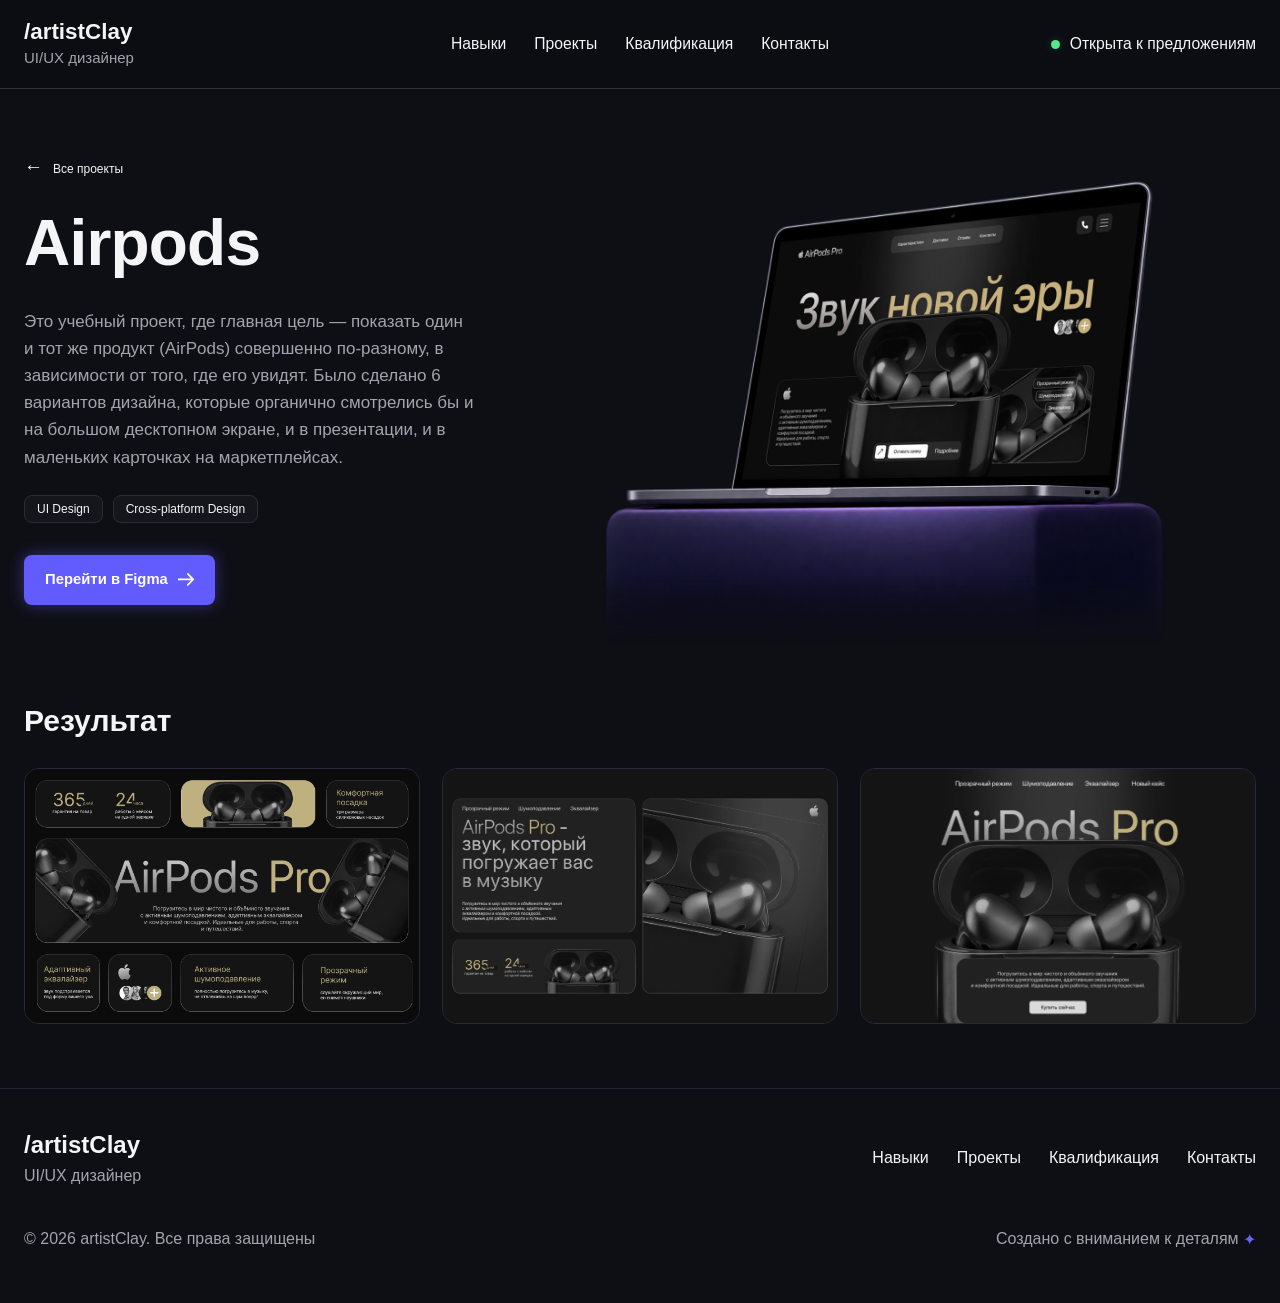
==== projects/airpods.html @ 1e8b1982 "add projects and project html" ====
<!DOCTYPE html>
<html lang="en">

<head>
  <meta charset="UTF-8">
  <meta name="viewport" content="width=device-width, initial-scale=1.0">
  <title>Airpods</title>
</head>

<body>

  <!DOCTYPE html>
  <html lang="ru">

  <head>
    <meta charset="UTF-8">
    <meta name="viewport" content="width=device-width, initial-scale=1.0">

    <title>Airpods — проект artistClay</title>
    <meta name="description" content="Кейс Airpods — дизайн лендинга для спортивных напитков.">

    <link rel="stylesheet" href="../css/reset.css">
    <link rel="stylesheet" href="../css/main.css">
    <link rel="stylesheet" href="../css/header.css">
    <link rel="stylesheet" href="../css/project.css">
    <link rel="stylesheet" href="../css/foter.css">

    <script src="../index.js" defer></script>
  </head>

  <body>

    <!-- header -->
    <header class="header">
        <div class="header-inner">

            <!-- Логотип -->
            <a class="logo" href="#top">
                <span class="logo-name">/artistClay</span>
                <span class="logo-description">UI/UX дизайнер</span>
            </a>

            <!-- Desktop навигация -->
            <nav class="desktop-nav" aria-label="Основная навигация">
                <a href="../index.html#skills">Навыки</a>
                <a href="../index.html#projects">Проекты</a>
                <a href="../index.html#qualification">Квалификация</a>
                <a href="../index.html#contacts">Контакты</a>
            </nav>

            <!-- Desktop статус -->
            <div class="desktop-status">
                <span class="status-dot"></span>
                <span>Открыта к предложениям</span>
            </div>

            <!-- Mobile бургер -->
            <button class="menu-toggle" type="button" aria-controls="mobile-menu" aria-expanded="false"
                aria-label="Открыть меню">
                <span></span>
                <span></span>
                <span></span>
            </button>

        </div>
        <nav class="mobile-menu" id="mobile-menu">
            <div class="mobile-menu-content">

                <ul class="menu-links">
                    <li><a href="#skills">Навыки</a></li>
                    <li><a href="#projects">Проекты</a></li>
                    <li><a href="#qualification">Квалификация</a></li>
                    <li><a href="#contacts">Контакты</a></li>
                </ul>

                <div class="menu-footer">
                    <span class="status-dot"></span>
                    <span>Открыта к предложениям</span>
                </div>

            </div>
        </nav>
    </header>

    <main class="case-page">

      <!-- PROJECT HERO -->
      <section class="case-hero">
        <div class="case-container case-hero__grid">

          <div class="case-hero__content">

            <a href="../index.html#projects" class="case-back">
              <span aria-hidden="true">←</span>
              Все проекты
              <!-- <img class="hero__button-icon" src="../assets/img/arrow-icon.svg" alt="" width="16"
                                height="16"> -->
            </a>

            <h1 class="case-hero__title">Airpods</h1>

            <!-- <p class="case-hero__subtitle">
              Landing page для автошколы
            </p> -->

            <p class="case-hero__description">
              Это учебный проект, где главная цель — показать один и тот же продукт (AirPods) совершенно по-разному, в зависимости от того, где его увидят. Было сделано 6 вариантов дизайна, которые органично смотрелись бы и на большом десктопном экране, и в презентации, и в маленьких карточках на маркетплейсах.
            </p>

            <div class="case-tags">
              <span>UI Design</span>
              <span>Cross-platform Design</span>
            </div>

            <a class="hero__button hero__button--primary" target="_blank" href="https://www.figma.com/design/tsJq2ydrVprFewW8Tl6FDw/AirPods?node-id=3-2&t=b3Z053vpH9qLtoYR-1">
                            Перейти в Figma
                            <img class="hero__button-icon" src="../assets/img/arrow-icon.svg" alt="" width="16"
                                height="16">

            </a>

            <!-- <ul class="case-facts">
              <li>
                <span class="case-facts__icon" aria-hidden="true">▣</span>
                <span><strong>Срок:</strong> 3 дня</span>
              </li>

              <li>
                <span class="case-facts__icon" aria-hidden="true">◎</span>
                <span><strong>Цель:</strong> увеличение записей</span>
              </li>

              <li>
                <span class="case-facts__icon" aria-hidden="true">♧</span>
                <span><strong>Аудитория:</strong> будущие водители</span>
              </li>
            </ul> -->
          </div>

          <!-- Готовый мокап с прозрачностью -->
          <div class="case-hero__visual">
            <img src="../assets/img/projects/airpods-preview-laptop.png" alt="Дизайн Airpods на ноутбуке" width="900" height="700"
              fetchpriority="high">
          </div>
        </div>
      </section>

      <!-- RESULTS -->
      <section class="case-results">
        <div class="case-container">

          <h2 class="case-results__title">Результат</h2>

          <div class="case-results__grid">

            <figure class="case-results__item">
              <img src="../assets/img/projects/airpods-1.png" alt="" loading="lazy"
                width="800" height="540">
            </figure>

            <figure class="case-results__item">
              <img src="../assets/img/projects/airpods-2.png" alt="" loading="lazy" width="800"
                height="540">
            </figure>

            <figure class="case-results__item">
              <img src="../assets/img/projects/airpods-3.png" alt=""
                loading="lazy" width="800" height="540">
            </figure>

          </div>
        </div>
      </section>

      <!-- SUMMARY -->
      <!-- <section class="case-summary">
        <div class="case-container">

          <div class="case-summary__card">
            <div class="case-summary__heading">
              <span class="case-summary__icon" aria-hidden="true">✦</span>
              <h2>Итог</h2>
            </div>

            <p>
              Чистый, структурный и доверительный дизайн,
              который решает задачи бизнеса.
            </p>
          </div>

        </div>
      </section> -->

      <!-- BACK LINK -->
      <!-- <div class="case-container case-end">
      <a href="../index.html#projects">← Вернуться к проектам</a>
    </div> -->

    </main>
        <footer class="footer">
        <div class="footer__container">

            <div class="footer__top">

                <!-- Логотип -->
                <a href="#top" class="footer__logo">
                    <span class="footer__logo-name">/artistClay</span>
                    <span class="footer__logo-description">UI/UX дизайнер</span>
                </a>

                <!-- Навигация -->
                <nav class="footer__nav" aria-label="Навигация в футере">
                    <a href="#skills">Навыки</a>
                    <a href="#projects">Проекты</a>
                    <a href="#qualification">Квалификация</a>
                    <a href="#contacts">Контакты</a>
                </nav>

            </div>

            <div class="footer__bottom">
                <p class="footer__copyright">
                    © 2026 artistClay. Все права защищены
                </p>

                <p class="footer__credit">
                    Создано с вниманием к деталям
                    <span aria-hidden="true">✦</span>
                </p>
            </div>

        </div>
    </footer>

  </body>

  </html>

</body>

</html>
---- css/main.css ----
:root {
  --bg: #0E0F15;
  --menu-bg: #131522;
  --text: #f5f5f7;
  --text-secondary: #a3a4ad;
  --border: #30313e;
  --green: #55e58b;
  --container-width: 1440px;
  --page-padding: 16px;
}


* {
  box-sizing: border-box;
}

html {
  scroll-behavior: smooth;
}

body {
  margin: 0;
  background: var(--bg);
  color: var(--text);
  font-family: 'Roboto', sans-serif;
}

/* Единые внешние отступы сайта: меняются в одном месте. */
@media (min-width: 600px) {
  :root {
    --page-padding: 32px;
  }
}

@media (min-width: 960px) {
  :root {
    --page-padding: 24px;
  }
}
---- css/header.css ----
/* Mobile-first header. The open panel overlays the page without moving content. */
.header {
  position: relative;
  z-index: 100;
  margin: 8px;
  min-height: 54px;
  background: #0c0d13;
  border-bottom: 1px solid var(--border);
}

.header-inner {
  position: relative;
  z-index: 2;
  display: flex;
  flex-direction: row;
  justify-content: space-between;
  align-items: center;
  min-height: 54px;
  width: 100%;
  padding: 8px calc(var(--page-padding) - 8px);
}

.logo {
  display: flex;
  flex-direction: column;
  gap: 5px;
  color: var(--text);
  text-decoration: none;
}

.logo-name {
  /* font-size: 16px; */
  font-size: clamp(0.8125rem, 0.6161rem + 0.9821vw, 1.5rem);
  font-weight: 700;
  line-height: 1;
}

.logo-description {
  /* font-size: 11px; */
  font-size: clamp(0.5625rem, 0.4375rem + 0.625vw, 1rem);
  line-height: 1.2;
  color: var(--text-secondary);
}

.menu-toggle {
  width: 32px;
  height: 32px;
  padding: 0;
  border: none;
  background: transparent;
  cursor: pointer;

  display: flex;
  flex-direction: column;
  align-items: center;
  justify-content: center;
  gap: 6px;
}

.menu-toggle span {
  display: block;
  flex-shrink: 0;
  width: 28px;
  height: 2px;
  background: var(--text-secondary);
  border-radius: 2px;

  transition:
    transform 0.3s ease,
    opacity 0.2s ease,
    background-color 0.3s ease;
}

.menu-toggle:focus-visible,
.menu-links a:focus-visible,
.logo:focus-visible {
  outline: 2px solid var(--green);
  outline-offset: 4px;
}

/* Panel starts behind the header row, so it looks like one rounded card. */
.mobile-menu {
  position: absolute;
  z-index: 1;
  top: -1px;
  left: -1px;
  width: calc(100% + 2px);
  padding: 82px 20px 20px;
  background: linear-gradient(135deg, #161827, #10111b);
  border: 1px solid var(--border);
  border-radius: 24px;
  box-shadow: 0 14px 36px rgba(0, 0, 0, .35);
}

.mobile-menu[hidden] {
  display: none;
}

.header.is-open {
  background: transparent;
  border-color: transparent;
}

.header.is-open .menu-toggle span {
  background: var(--text);
}

.header.is-open .menu-toggle span:first-child {
  transform: translateY(8.5px) rotate(45deg);
}

.header.is-open .menu-toggle span:nth-child(2) {
  opacity: 0;
}

.header.is-open .menu-toggle span:last-child {
  transform: translateY(-8.5px) rotate(-45deg);
}

.menu-links {
  display: flex;
  flex-direction: column;
  gap: 30px;
  margin: 0 0 30px;
  padding: 0;
  list-style: none;
}

.menu-links a {
  color: var(--text);
  text-decoration: none;
  font-size: 15px;
  font-weight: 500;
  line-height: 1.3;
  transition: color .2s ease;
}

.menu-links a:hover {
  /* color: var(--text-secondary); */
  color: #6060FD;
}

.menu-footer {
  border-top: 1px solid var(--border);
  padding-top: 22px;
  display: flex;
  align-items: center;
  gap: 12px;
  font-size: 13px;
  color: var(--text);
}

.status-dot {
  display: inline-block;
  flex-shrink: 0;
  width: 11px;
  height: 11px;
  background: var(--green);
  border-radius: 50%;
  box-shadow: 0 0 10px rgba(85, 229, 139, .2);
}

/* Плавное раскрытие меню */

.mobile-menu {
  display: grid;
  grid-template-rows: 0fr;
  padding-top: 0;
  padding-bottom: 0;
  opacity: 0;
  visibility: hidden;

  transition:
    grid-template-rows 0.3s ease,
    opacity 0.25s ease,
    padding 0.3s ease,
    visibility 0.3s;
}

/* Открытое меню */

.header.is-open .mobile-menu {
  grid-template-rows: 1fr;
  padding-top: 22px;
  padding-bottom: 20px;
  opacity: 1;
  visibility: visible;
}

/* Содержимое меню */

.mobile-menu-content {
  min-height: 0;
  overflow: hidden;
}

/* Шапка всегда занимает собственную высоту */
.header-inner {
  position: relative;
  min-height: 54px;
  flex-shrink: 0;
}

/* Закрытое меню */
.mobile-menu {
  display: grid;
  grid-template-rows: 0fr;
  padding: 0 20px;

  opacity: 0;
  visibility: hidden;

  transition:
    grid-template-rows 0.3s ease,
    padding 0.3s ease,
    opacity 0.25s ease,
    visibility 0.3s;
}

/* Открытое меню */
.header.is-open .mobile-menu {
  grid-template-rows: 1fr;
  padding: 82px 20px 20px;

  opacity: 1;
  visibility: visible;
}

/* Содержимое */
.mobile-menu-content {
  min-height: 0;
  overflow: hidden;
}

.header.is-open .menu-toggle span:first-child {
  transform: translateY(8px) rotate(45deg);
}

.header.is-open .menu-toggle span:nth-child(2) {
  opacity: 0;
}

.header.is-open .menu-toggle span:last-child {
  transform: translateY(-8px) rotate(-45deg);
}

/* Учитываем настройки доступности */

@media (prefers-reduced-motion: reduce) {
  .mobile-menu {
    transition: none;
  }
}

@media (prefers-reduced-motion: reduce) {

  .menu-toggle span,
  .menu-links a {
    transition: none;
  }
}

/* ==================================
   DESKTOP HEADER
================================== */

/* Скрываем desktop элементы на mobile */

.desktop-nav,
.desktop-status {
  display: none;
}

/* Desktop */

@media (min-width: 900px) {

  .header {
    margin: 0;
    min-height: 64px;
    background: #0c0d13;
    border: none;
    border-bottom: 1px solid var(--border);
    border-radius: 0;
  }

  .header-inner {
    display: grid;
    grid-template-columns: 1fr auto 1fr;
    align-items: center;

    width: 100%;
    max-width: calc(var(--container-width) + 2 * var(--page-padding));
    min-height: 64px;

    margin-inline: auto;
    padding-inline: var(--page-padding);
    gap: 24px;
  }

  /* Логотип */

  .logo {
    justify-self: start;
  }

  /* 
  .logo-name {
    font-size: 16px;
  } */
/* 
  .logo-description {
    font-size: 11px;
  } */

  /* Навигация */

  .desktop-nav {
    display: flex;
    align-items: center;
    justify-content: center;
    gap: 28px;
  }

  .desktop-nav a {
    color: var(--text);
    text-decoration: none;
    /* font-size: 13px; */
    font-size: clamp(0.875rem, 0.8393rem + 0.1786vw, 1rem);
    font-weight: 400;
    white-space: nowrap;

    transition: color 0.2s ease;
  }

  .desktop-nav a:hover {
    /* color: var(--text-secondary); */
      color: #6060FD;
  }

  /* Статус */

  .desktop-status {
    display: flex;
    align-items: center;
    justify-self: end;
    gap: 10px;

    /* font-size: 12px; */
    font-size: clamp(0.875rem, 0.8393rem + 0.1786vw, 1rem);
    color: var(--text);
    white-space: nowrap;
  }

  .desktop-status .status-dot {
    width: 9px;
    height: 9px;
  }

  /* Убираем мобильные элементы */

  .menu-toggle {
    display: none;
  }

  .header {
    padding: 12px 0;
  }

  .header .mobile-menu {
    display: none;
  }

  /* Сохраняем desktop вид, даже
     если меню было открыто на mobile */

  .header.is-open {
    background: #0c0d13;
    border-radius: 0;
    border-bottom: 1px solid var(--border);
  }
}
---- css/project.css ----
/* ======================================
   PROJECT PAGE — MOBILE FIRST
====================================== */

.case-page {
  overflow: clip;
  color: var(--text);
  background: var(--bg);
}

.case-container {
  width: 100%;
  max-width: 1440px;
  margin-inline: auto;
}

/* ======================================
   HERO — MOBILE
====================================== */

.case-hero {
  position: relative;
  padding: 36px var(--page-padding) 0;

  background:
    /* radial-gradient(
      ellipse at 75% 65%,
      rgba(95, 73, 220, 0.18),
      transparent 62%
    ), */
    var(--bg);
}

.case-hero__grid {
  display: grid;
  grid-template-columns: minmax(0, 1fr);
  gap: 28px;
}

.case-hero__content {
  min-width: 0;
  position: relative;
  z-index: 1;
}

/* BACK LINK */

.case-back {
  display: inline-flex;
  align-items: center;
  gap: 10px;

  margin-bottom: 24px;

  color: var(--text);
  font-size: 12px;
  text-decoration: none;

  transition: color 0.2s ease;
}

.case-back span {
  /* font-size: 19px;
   */
    display: inline-flex;
  align-items: center;
  justify-content: center;

  font-size: 19px;
  line-height: 1;
  flex-shrink: 0;
  transform: translateY(-2px);
}

.case-back:hover {
  color: #8b86ff;
}

/* TYPOGRAPHY */

.case-hero__title {
  margin: 0;
  font-size: clamp(32px, 9vw, 46px);
  font-weight: 700;
  line-height: 1.12;
  letter-spacing: -0.8px;
}

.case-hero__subtitle {
  margin: 10px 0 0;
  color: var(--text-secondary);
  font-size: 16px;
  line-height: 1.4;
}

.case-hero__description {
  max-width: 450px;
  margin: 22px 0 0;

  color: var(--text-secondary);
  font-size: 15px;
  line-height: 1.6;
}

/* TAGS */

.case-tags {
  display: flex;
  flex-wrap: wrap;
  gap: 10px;
  margin-top: 20px;
}

.case-tags span {
  padding: 7px 12px;

  /* border: 1px solid #403b79; */
  border: 1px solid #2a2c38;
  border-radius:8px;
  background: #15161c;

  color: var(--text);
  font-size: 12px;
}

/* PROJECT FACTS */

.case-facts {
  display: grid;
  gap: 14px;
  margin: 26px 0 0;
  padding: 0;
  list-style: none;
}

.case-facts li {
  display: flex;
  align-items: center;
  gap: 12px;
  min-width: 0;

  color: #cdccd7;
  font-size: 14px;
  line-height: 1.4;
}

.case-facts strong {
  color: var(--text);
  font-weight: 600;
}

.case-facts__icon {
  display: inline-grid;
  place-items: center;

  flex: 0 0 24px;
  width: 24px;
  height: 24px;

  color: #8d78ff;
  font-size: 21px;
}

/* HERO IMAGE */

.case-hero__visual {
  display: flex;
  align-items: end;
  justify-content: center;

  min-width: 0;
  width: 100%;

  position: relative;
  isolation: isolate;
}


.hero__button {
  display: inline-flex;
  align-items: center;
  justify-content: center;
  gap: 10px;

  min-height: 38px;
  padding: 8px 14px;

  border: 1px solid transparent;
  border-radius: 8px;

  color: #fff;
  text-decoration: none;
  font-size: 11px;
  font-weight: 600;
  white-space: nowrap;
  margin-top: 16px;

  transition:
    background-color 0.2s ease,
    box-shadow 0.2s ease,
    transform 0.2s ease;
}

.hero__button-icon {
  display: block;
  width: 16px;
  height: 16px;
  flex-shrink: 0;
  object-fit: contain;
}

.hero__button span {
  font-size: 17px;
  line-height: 1;
}

.hero__button--primary {
  background: #625cff;
  box-shadow: 0 0 15px rgba(98, 92, 255, 0.45);
}

.hero__button--primary:hover {
  background: #7772ff;
  transform: translateY(-2px);
}

/* Фиолетовое свечение за мокапом */

/* .case-hero__visual::before {
  content: "";
  position: absolute;
  z-index: -1;

  width: 85%;
  aspect-ratio: 1;
  left: 10%;
  top: 15%;

  border-radius: 50%;
  background: rgba(99, 69, 235, 0.32);
  filter: blur(75px);
  pointer-events: none;
} */

.case-hero__visual img {
  display: block;

  width: 100%;
  max-width: 520px;
  height: auto;

  /* Не обрезаем готовый мокап */
  object-fit: contain;
}

/* ======================================
   RESULTS
====================================== */

.case-results {
  position: relative;
  padding: 32px var(--page-padding) 0;
  background: var(--bg);
  margin-bottom: 32px;
}

.case-results__title {
  margin: 0 0 20px;

  color: var(--text);
  font-size: 23px;
  font-weight: 600;
  line-height: 1.3;
}

.case-results__grid {
  display: grid;
  grid-template-columns: minmax(0, 1fr);
  gap: 16px;
}

.case-results__item {
  min-width: 0;
  margin: 0;
  overflow: hidden;

  border: 1px solid #292a38;
  border-radius: 15px;
  background: #171823;
}

.case-results__item img {
  display: block;

  width: 100%;
  height: auto;
  aspect-ratio: 1.55 / 1;

  object-fit: cover;
  object-position: center;
}

/* ======================================
   SUMMARY
====================================== */

.case-summary {
  padding: 30px var(--page-padding) 24px;
  background: var(--bg);
}

.case-summary__card {
  position: relative;
  isolation: isolate;
  overflow: hidden;

  display: grid;
  gap: 14px;

  padding: 24px 22px;

  border: 1px solid #57429a;
  border-radius: 18px;

  background:
    radial-gradient(
      ellipse at 100% 100%,
      rgba(113, 72, 240, 0.3),
      transparent 55%
    ),
    linear-gradient(115deg, #171429, #191725);
}

.case-summary__card::after {
  content: "";
  position: absolute;
  z-index: -1;

  width: 150px;
  height: 190px;
  right: -85px;
  bottom: -105px;

  border-radius: 35px;
  transform: rotate(35deg);

  background: linear-gradient(
    135deg,
    rgba(150, 100, 255, 0.9),
    rgba(78, 43, 196, 0.2)
  );

  filter: blur(6px);
}

.case-summary__heading {
  display: flex;
  align-items: center;
  gap: 18px;
}

.case-summary__icon {
  color: #9068ff;
  font-size: 31px;
  line-height: 1;
  text-shadow: 0 0 18px rgba(137, 93, 255, 0.6);
}

.case-summary__heading h2 {
  margin: 0;
  color: var(--text);
  font-size: 22px;
  font-weight: 600;
}

.case-summary__card p {
  max-width: 520px;
  margin: 0;

  color: #e5e1f0;
  font-size: 14px;
  line-height: 1.6;
}

/* RETURN TO PROJECTS */

.case-end {
  padding: 0 var(--page-padding) 50px;
}

.case-end a {
  display: inline-block;
  color: var(--text-secondary);
  font-size: 12px;
  text-decoration: none;
}

.case-end a:hover {
  color: #8b86ff;
}

/* ======================================
   TABLET
====================================== */

@media (min-width: 600px) {
  .case-hero {
    padding: 56px var(--page-padding) 0;
  }

  .case-hero__title {
    font-size: 48px;
  }

  .case-hero__description {
    font-size: 16px;
  }

  .case-hero__visual img {
    max-width: 650px;
  }

  .case-results {
    padding: 48px var(--page-padding) 0;
    margin-bottom: 64px;
  }

  .case-results__grid {
    grid-template-columns: repeat(2, minmax(0, 1fr));
  }

  .case-results__item:last-child {
    grid-column: 1 / -1;
  }

  .case-results__title {
    font-size: 28px;
  }

  .case-summary {
    padding: 42px var(--page-padding) 24px;
  }

  .case-summary__card {
    padding: 32px;
  }

  .case-end {
    padding: 0 var(--page-padding) 64px;
  }

  .hero__button {
    min-height: 42px;
    /* padding: 0 18px; */
    /* font-size: 12px; */
    padding: 16px 20px;
    font-size: clamp(0.5rem, 0.3571rem + 0.7143vw, 1rem);
     margin-top: 32px;
  }
}

/* ======================================
   DESKTOP
====================================== */

@media (min-width: 1024px) {
  .case-hero {
    padding: 70px var(--page-padding) 0;
  }

  .case-hero__grid {
    grid-template-columns:
      minmax(0, 0.85fr)
      minmax(0, 1.25fr);

    align-items: center;
    gap: clamp(24px, 4vw, 80px);
  }

  .case-hero__content {
    padding-bottom: 40px;
  }

  .case-back {
    margin-bottom: 30px;
  }

  .case-hero__title {
    font-size: clamp(48px, 5vw, 72px);
  }

  .case-hero__subtitle {
    font-size: 20px;
  }

  .case-hero__description {
    margin-top: 28px;
    font-size: 17px;
  }

  .case-tags {
    margin-top: 24px;
  }

  .case-facts {
    gap: 16px;
    margin-top: 28px;
  }

  .case-facts li {
    font-size: 15px;
  }

  .case-hero__visual {
    align-self: end;
  }

  .case-hero__visual img {
    max-width: 100%;
  }

  /* RESULTS */

  .case-results {
    padding: 56px var(--page-padding) 0;
  }

  .case-results__title {
    margin-bottom: 28px;
    font-size: 30px;
  }

  .case-results__grid {
    grid-template-columns: repeat(3, minmax(0, 1fr));
    gap: 22px;
  }

  .case-results__item:last-child {
    grid-column: auto;
  }

  .case-results__item img {
    aspect-ratio: 1.55 / 1;
  }

  /* SUMMARY */

  .case-summary {
    padding: 50px var(--page-padding) 30px;
  }

  .case-summary__card {
    grid-template-columns: 1fr 2.5fr;
    align-items: center;

    min-height: 130px;
    padding: 30px 40px;
    gap: 36px;
  }

  .case-summary__heading h2 {
    font-size: 25px;
  }

  .case-summary__card p {
    font-size: 16px;
  }

  .case-end {
    padding: 0 var(--page-padding) 80px;
  }
}

/* ======================================
   ACCESSIBILITY
====================================== */

.case-back:focus-visible,
.case-end a:focus-visible {
  outline: 2px solid #8b86ff;
  outline-offset: 4px;
}

@media (prefers-reduced-motion: reduce) {
  .case-back {
    transition: none;
  }
}
---- css/foter.css ----
/* ==================================
   FOOTER — MOBILE FIRST
================================== */

.footer {
  position: relative;
  padding: 0 var(--page-padding) 36px;

  background:
    var(--bg);
    
  /* Линия сверху футера */
  border-top: 1px solid #22232e;
  padding-top: 28px;
}

.footer__container {
  width: 100%;
  max-width: 1440px;
  margin: 0 auto;

}

/* ================================
   TOP
================================ */

.footer__top {
  display: flex;
  align-items: flex-start;
  justify-content: space-between;
  gap: 20px;
}

/* LOGO */

.footer__logo {
  display: flex;
  flex-direction: column;
  gap: 6px;
  flex-shrink: 0;

  color: var(--text);
  text-decoration: none;
}

.footer__logo-name {
  font-size: clamp(0.75rem, 0.4773rem + 1.3636vw, 1.5rem);
  /* font-size: 16px; */
  font-weight: 700;
  line-height: 1.2;
}

.footer__logo-description {
  color: var(--text-secondary);
  font-size: clamp(0.5rem, 0.3182rem + 0.9091vw, 1rem);
  /* font-size: 11px; */
  line-height: 1.3;
}

/* NAVIGATION */

.footer__nav {
  display: grid;
  grid-template-columns: repeat(2, max-content);
  gap: 12px 20px;
}

.footer__nav a {
  color: var(--text);
  text-decoration: none;
  font-size: clamp(0.5rem, 0.3182rem + 0.9091vw, 1rem);
  /* font-size: 11px; */
  font-weight: 500;
  line-height: 1.3;

  transition: color 0.2s ease;
}

.footer__nav a:hover {
  color: #7772ff;
}

/* ================================
   BOTTOM
================================ */

.footer__bottom {
  display: flex;
  flex-direction: column;
  gap: 12px;
  margin-top: 32px;
}

.footer__copyright,
.footer__credit {
  margin: 0;
  color: var(--text-secondary);
  font-size: clamp(0.5rem, 0.3182rem + 0.9091vw, 1rem);
  /* font-size: 11px; */
  line-height: 1.5;
}

.footer__credit span {
  color: #6862ff;
  font-size: 16px;
  vertical-align: middle;
}

/* ================================
   TABLET
================================ */

@media (min-width: 600px) {
  .footer {
    padding: 0 var(--page-padding) 48px;
  }

  .footer__container {
    padding-top: 32px;
  }

  .footer__nav {
    gap: 14px 28px;
  }

  /* .footer__nav a {
    font-size: 12px;
  } */

  .footer__bottom {
    margin-top: 40px;
  }
}

/* ================================
   DESKTOP
================================ */

@media (min-width: 960px) {
  .footer {
    padding: 0 var(--page-padding) 52px;
  }

  .footer__container {
    padding-top: 42px;
  }

  .footer__top {
    align-items: center;
  }

  /* .footer__logo-name {
    font-size: 17px;
  } */

  /* .footer__logo-description {
    font-size: 12px;
  } */

  .footer__nav {
    display: flex;
    align-items: center;
    gap: 28px;
  }

  /* .footer__nav a {
    font-size: 12px;
  } */

  .footer__bottom {
    flex-direction: row;
    align-items: center;
    justify-content: space-between;
    gap: 24px;
    margin-top: 40px;
  }
/* 
  .footer__copyright,
  .footer__credit {
    font-size: 12px;
  } */
}

/* ================================
   ACCESSIBILITY
================================ */

.footer__nav a:focus-visible,
.footer__logo:focus-visible {
  outline: 2px solid #8b86ff;
  outline-offset: 4px;
}

@media (prefers-reduced-motion: reduce) {
  .footer__nav a {
    transition: none;
  }
}
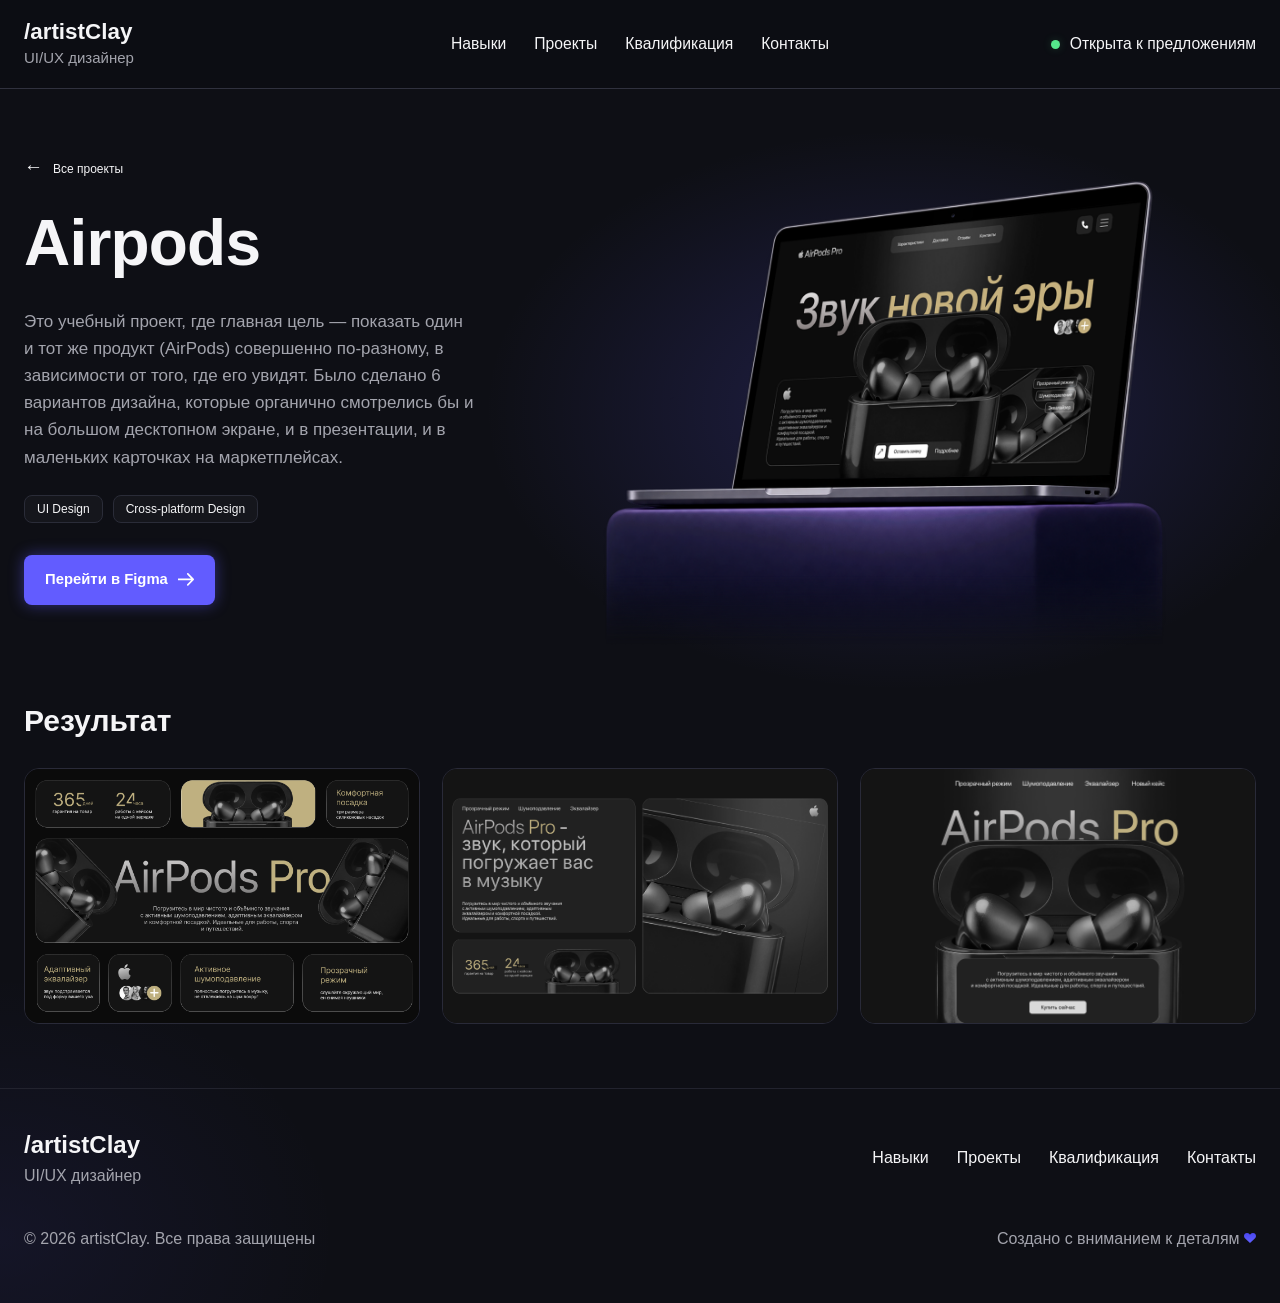
==== commit 5578179f: "more details add resume, diploma, fix contacts and buttons, add zoom in img, add decoration, fixed f" ====
--- a/projects/airpods.html
+++ b/projects/airpods.html
@@ -24,62 +24,92 @@
     <link rel="stylesheet" href="../css/header.css">
     <link rel="stylesheet" href="../css/project.css">
     <link rel="stylesheet" href="../css/foter.css">
+    <link rel="stylesheet" href="../css/background-project.css">
 
     <script src="../index.js" defer></script>
   </head>
 
   <body>
 
+    <!-- Просмотр изображений проектов -->
+    <dialog class="project-lightbox" aria-label="Просмотр скриншотов проекта">
+
+      <!-- Закрыть -->
+      <button class="project-lightbox__close" type="button" aria-label="Закрыть">
+        <img src="../assets/img/close-icon.svg" alt="" width="16" height="16">
+      </button>
+
+      <!-- Предыдущее изображение -->
+      <button class="project-lightbox__prev" type="button" aria-label="Предыдущее изображение">
+        <img src="../assets/img/arrow-left-icon.svg" alt="" width="16" height="16">
+      </button>
+
+      <!-- Область для увеличенного изображения -->
+      <div class="project-lightbox__stage">
+        <img class="project-lightbox__image" src="" alt="">
+      </div>
+
+      <!-- Следующее изображение -->
+      <button class="project-lightbox__next" type="button" aria-label="Следующее изображение">
+        <img src="../assets/img/arrow-right-icon.svg" alt="" width="16" height="16">
+      </button>
+
+      <!-- Счётчик изображений -->
+      <span class="project-lightbox__counter"></span>
+
+    </dialog>
+
+
     <!-- header -->
     <header class="header">
-        <div class="header-inner">
-
-            <!-- Логотип -->
-            <a class="logo" href="#top">
-                <span class="logo-name">/artistClay</span>
-                <span class="logo-description">UI/UX дизайнер</span>
-            </a>
-
-            <!-- Desktop навигация -->
-            <nav class="desktop-nav" aria-label="Основная навигация">
-                <a href="../index.html#skills">Навыки</a>
-                <a href="../index.html#projects">Проекты</a>
-                <a href="../index.html#qualification">Квалификация</a>
-                <a href="../index.html#contacts">Контакты</a>
-            </nav>
-
-            <!-- Desktop статус -->
-            <div class="desktop-status">
-                <span class="status-dot"></span>
-                <span>Открыта к предложениям</span>
-            </div>
-
-            <!-- Mobile бургер -->
-            <button class="menu-toggle" type="button" aria-controls="mobile-menu" aria-expanded="false"
-                aria-label="Открыть меню">
-                <span></span>
-                <span></span>
-                <span></span>
-            </button>
-
-        </div>
-        <nav class="mobile-menu" id="mobile-menu">
-            <div class="mobile-menu-content">
-
-                <ul class="menu-links">
-                    <li><a href="#skills">Навыки</a></li>
-                    <li><a href="#projects">Проекты</a></li>
-                    <li><a href="#qualification">Квалификация</a></li>
-                    <li><a href="#contacts">Контакты</a></li>
-                </ul>
-
-                <div class="menu-footer">
-                    <span class="status-dot"></span>
-                    <span>Открыта к предложениям</span>
-                </div>
-
-            </div>
+      <div class="header-inner">
+
+        <!-- Логотип -->
+        <a class="logo" href="../index.html">
+          <span class="logo-name">/artistClay</span>
+          <span class="logo-description">UI/UX дизайнер</span>
+        </a>
+
+        <!-- Desktop навигация -->
+        <nav class="desktop-nav" aria-label="Основная навигация">
+          <a href="../index.html#skills">Навыки</a>
+          <a href="../index.html#projects">Проекты</a>
+          <a href="../index.html#qualification">Квалификация</a>
+          <a href="../index.html#contacts">Контакты</a>
         </nav>
+
+        <!-- Desktop статус -->
+        <div class="desktop-status">
+          <span class="status-dot"></span>
+          <span>Открыта к предложениям</span>
+        </div>
+
+        <!-- Mobile бургер -->
+        <button class="menu-toggle" type="button" aria-controls="mobile-menu" aria-expanded="false"
+          aria-label="Открыть меню">
+          <span></span>
+          <span></span>
+          <span></span>
+        </button>
+
+      </div>
+      <nav class="mobile-menu" id="mobile-menu">
+        <div class="mobile-menu-content">
+
+          <ul class="menu-links">
+            <li><a href="../index.html#skills">Навыки</a></li>
+            <li><a href="../index.html#projects">Проекты</a></li>
+            <li><a href="../index.html#qualification">Квалификация</a></li>
+            <li><a href="../index.html#contacts">Контакты</a></li>
+          </ul>
+
+          <div class="menu-footer">
+            <span class="status-dot"></span>
+            <span>Открыта к предложениям</span>
+          </div>
+
+        </div>
+      </nav>
     </header>
 
     <main class="case-page">
@@ -104,7 +134,9 @@
             </p> -->
 
             <p class="case-hero__description">
-              Это учебный проект, где главная цель — показать один и тот же продукт (AirPods) совершенно по-разному, в зависимости от того, где его увидят. Было сделано 6 вариантов дизайна, которые органично смотрелись бы и на большом десктопном экране, и в презентации, и в маленьких карточках на маркетплейсах.
+              Это учебный проект, где главная цель — показать один и тот же продукт (AirPods) совершенно по-разному, в
+              зависимости от того, где его увидят. Было сделано 6 вариантов дизайна, которые органично смотрелись бы и
+              на большом десктопном экране, и в презентации, и в маленьких карточках на маркетплейсах.
             </p>
 
             <div class="case-tags">
@@ -112,10 +144,10 @@
               <span>Cross-platform Design</span>
             </div>
 
-            <a class="hero__button hero__button--primary" target="_blank" href="https://www.figma.com/design/tsJq2ydrVprFewW8Tl6FDw/AirPods?node-id=3-2&t=b3Z053vpH9qLtoYR-1">
-                            Перейти в Figma
-                            <img class="hero__button-icon" src="../assets/img/arrow-icon.svg" alt="" width="16"
-                                height="16">
+            <a class="hero__button hero__button--primary" target="_blank"
+              href="https://www.figma.com/design/tsJq2ydrVprFewW8Tl6FDw/AirPods?node-id=3-2&t=b3Z053vpH9qLtoYR-1">
+              Перейти в Figma
+              <img class="hero__button-icon" src="../assets/img/arrow-right-icon.svg" alt="" width="16" height="16">
 
             </a>
 
@@ -139,8 +171,8 @@
 
           <!-- Готовый мокап с прозрачностью -->
           <div class="case-hero__visual">
-            <img src="../assets/img/projects/airpods-preview-laptop.png" alt="Дизайн Airpods на ноутбуке" width="900" height="700"
-              fetchpriority="high">
+            <img src="../assets/img/projects/airpods-preview-laptop.png" alt="Дизайн Airpods на ноутбуке" width="900"
+              height="700" fetchpriority="high">
           </div>
         </div>
       </section>
@@ -154,18 +186,21 @@
           <div class="case-results__grid">
 
             <figure class="case-results__item">
-              <img src="../assets/img/projects/airpods-1.png" alt="" loading="lazy"
-                width="800" height="540">
+              <button class="case-results__zoom" type="button" aria-label="Увеличить первый скриншот">
+                <img src="../assets/img/projects/airpods-1.png" alt="" loading="lazy" width="800" height="540">
+              </button>
             </figure>
 
             <figure class="case-results__item">
-              <img src="../assets/img/projects/airpods-2.png" alt="" loading="lazy" width="800"
-                height="540">
+              <button class="case-results__zoom" type="button" aria-label="Увеличить первый скриншот">
+                <img src="../assets/img/projects/airpods-2.png" alt="" loading="lazy" width="800" height="540">
+              </button>
             </figure>
 
             <figure class="case-results__item">
-              <img src="../assets/img/projects/airpods-3.png" alt=""
-                loading="lazy" width="800" height="540">
+              <button class="case-results__zoom" type="button" aria-label="Увеличить первый скриншот">
+                <img src="../assets/img/projects/airpods-3.png" alt="" loading="lazy" width="800" height="540">
+              </button>
             </figure>
 
           </div>
@@ -197,41 +232,41 @@
     </div> -->
 
     </main>
-        <footer class="footer">
-        <div class="footer__container">
-
-            <div class="footer__top">
-
-                <!-- Логотип -->
-                <a href="#top" class="footer__logo">
-                    <span class="footer__logo-name">/artistClay</span>
-                    <span class="footer__logo-description">UI/UX дизайнер</span>
-                </a>
-
-                <!-- Навигация -->
-                <nav class="footer__nav" aria-label="Навигация в футере">
-                    <a href="#skills">Навыки</a>
-                    <a href="#projects">Проекты</a>
-                    <a href="#qualification">Квалификация</a>
-                    <a href="#contacts">Контакты</a>
-                </nav>
-
-            </div>
-
-            <div class="footer__bottom">
-                <p class="footer__copyright">
-                    © 2026 artistClay. Все права защищены
-                </p>
-
-                <p class="footer__credit">
-                    Создано с вниманием к деталям
-                    <span aria-hidden="true">✦</span>
-                </p>
-            </div>
-
-        </div>
+    <footer class="footer">
+      <div class="footer__container">
+
+        <div class="footer__top">
+
+          <!-- Логотип -->
+          <a href="#top" class="footer__logo">
+            <span class="footer__logo-name">/artistClay</span>
+            <span class="footer__logo-description">UI/UX дизайнер</span>
+          </a>
+
+          <!-- Навигация -->
+          <nav class="footer__nav" aria-label="Навигация в футере">
+            <a href="../index.html#skills">Навыки</a>
+            <a href="../index.html#projects">Проекты</a>
+            <a href="../index.html#qualification">Квалификация</a>
+            <a href="../index.html#contacts">Контакты</a>
+          </nav>
+
+        </div>
+
+        <div class="footer__bottom">
+          <p class="footer__copyright">
+            © 2026 artistClay. Все права защищены
+          </p>
+
+          <p class="footer__credit">
+            Создано с вниманием к деталям
+            <img src="../assets/img/hearth-icon.svg" alt="" width="12" height="12">
+          </p>
+        </div>
+
+      </div>
     </footer>
-
+    <script src="../project-gallery.js" defer></script>
   </body>
 
   </html>
--- a/css/main.css
+++ b/css/main.css
@@ -19,6 +19,7 @@
 }
 
 body {
+  position: relative;
   margin: 0;
   background: var(--bg);
   color: var(--text);
@@ -36,4 +37,105 @@
   :root {
     --page-padding: 24px;
   }
-}+}
+
+/* ================================
+   BACK TO TOP — MOBILE FIRST
+================================ */
+
+.back-to-top {
+  position: fixed;
+  right: 16px;
+  bottom: 20px;
+  z-index: 90;
+
+  display: grid;
+  place-items: center;
+
+  width: 36px;
+  height: 36px;
+  padding: 0;
+
+  border: 1px solid transparent;
+  border-radius: 12px;
+
+  background:
+    linear-gradient(#15161c, #15161c) padding-box,
+    linear-gradient(
+      45deg,
+      rgba(42, 41, 137, 0.2),
+      #4A47EF
+    ) border-box;
+
+  color: #f5f5f7;
+  /* font-size: 22px;
+  line-height: 1; */
+
+  cursor: pointer;
+
+  /* По умолчанию скрыта */
+  opacity: 0;
+  visibility: hidden;
+  transform: translateY(12px);
+  pointer-events: none;
+
+  transition:
+    opacity 0.25s ease,
+    visibility 0.25s ease,
+    transform 0.25s ease,
+    border-color 0.25s ease;
+}
+
+.back-to-top img {
+  display: block;
+  width: 15px;
+  height: 15px;
+  object-fit: contain;
+  flex-shrink: 0;
+}
+
+/* Появление после прокрутки */
+
+.back-to-top.is-visible {
+  opacity: 1;
+  visibility: visible;
+  transform: translateY(0);
+  pointer-events: auto;
+}
+
+/* Hover */
+
+@media (hover: hover) {
+  .back-to-top:hover {
+    transform: translateY(-3px);
+  }
+}
+
+/* Desktop */
+
+@media (min-width: 960px) {
+  .back-to-top {
+    right: 32px;
+    bottom: 32px;
+    width: 48px;
+    height: 48px;
+    font-size: 24px;
+  }
+  .back-to-top img {
+  width: 20px;
+  height: 20px;
+}
+}
+
+/* Доступность */
+
+.back-to-top:focus-visible {
+  outline: 2px solid #8b86ff;
+  outline-offset: 4px;
+}
+
+@media (prefers-reduced-motion: reduce) {
+  .back-to-top {
+    transition: none;
+  }
+}
--- a/css/header.css
+++ b/css/header.css
@@ -137,7 +137,7 @@
 
 .menu-links a:hover {
   /* color: var(--text-secondary); */
-  color: #6060FD;
+  color: #9692ff;
 }
 
 .menu-footer {
@@ -335,7 +335,7 @@
 
   .desktop-nav a:hover {
     /* color: var(--text-secondary); */
-      color: #6060FD;
+      color: #9692ff;
   }
 
   /* Статус */
--- a/css/project.css
+++ b/css/project.css
@@ -6,7 +6,59 @@
 .case-page {
   overflow: clip;
   color: var(--text);
-  background: var(--bg);
+  /* background: var(--bg); */
+}
+
+.case-page::before {
+  content: "";
+  position: absolute;
+
+  top: 0;
+  left: 0;
+
+  width: 100%;
+  height: 100%;
+
+  /* background: */
+  /* право около hero section */
+    /* radial-gradient(
+      ellipse 550px 550px at 70% 35%,
+      rgba(98, 92, 255, 0.3),
+      transparent 75%
+    ) */
+    /* слева от навыков */
+     /* radial-gradient(
+      ellipse 450px 350px at -5% 25%,
+      rgba(98, 92, 255, 0.12),
+      transparent 75%
+    ), */
+    /* слево снизу в проектах */
+    /* radial-gradient(
+      ellipse 500px 400px at 25% 55%,
+      rgba(98, 92, 255, 0.10),
+      transparent 75%
+    ), */
+    /* справа в проектах */
+    /* radial-gradient(
+      ellipse 500px 400px at 65% 70%,
+      rgba(98, 92, 255, 0.10),
+      transparent 75%
+    ), */
+    /* посередине в опыте */
+    /* radial-gradient(
+      ellipse 500px 400px at 95% 45%,
+      rgba(98, 92, 255, 0.10),
+      transparent 75%
+    ), */
+    /* слево от footer */
+    /* radial-gradient(
+      ellipse 450px 350px at 0% 95%,
+      rgba(98, 92, 255, 0.08),
+      transparent 75% )*/
+    ;
+
+  pointer-events: none;
+  z-index: -1;
 }
 
 .case-container {
@@ -22,14 +74,7 @@
 .case-hero {
   position: relative;
   padding: 36px var(--page-padding) 0;
-
-  background:
-    /* radial-gradient(
-      ellipse at 75% 65%,
-      rgba(95, 73, 220, 0.18),
-      transparent 62%
-    ), */
-    var(--bg);
+    /*  var(--bg); */
 }
 
 .case-hero__grid {
@@ -165,17 +210,28 @@
 /* HERO IMAGE */
 
 .case-hero__visual {
+ position: relative;
+  isolation: isolate;
+
   display: flex;
   align-items: end;
   justify-content: center;
 
   min-width: 0;
   width: 100%;
-
-  position: relative;
-  isolation: isolate;
-}
-
+}
+.case-hero__visual::before {
+  content: "";
+  position: absolute;
+  width: 130%;
+  height: 130%;
+  left: 50%;
+  top: 50%;
+  transform: translate(-50%, -50%);
+  z-index: -1;
+  pointer-events: none;
+  background: radial-gradient( ellipse at center, rgba(98, 92, 255, 0.22), transparent 65% );
+}
 
 .hero__button {
   display: inline-flex;
@@ -261,7 +317,7 @@
 .case-results {
   position: relative;
   padding: 32px var(--page-padding) 0;
-  background: var(--bg);
+  /* background: var(--bg); */
   margin-bottom: 32px;
 }
 
@@ -307,7 +363,7 @@
 
 .case-summary {
   padding: 30px var(--page-padding) 24px;
-  background: var(--bg);
+  /* background: var(--bg); */
 }
 
 .case-summary__card {
@@ -588,3 +644,219 @@
   }
 }
 
+
+/* ==================================
+   PROJECT GALLERY / LIGHTBOX
+================================== */
+
+/* Кликабельные превью */
+
+.case-results__zoom {
+  display: block;
+  width: 100%;
+  padding: 0;
+  border: 0;
+  background: transparent;
+  cursor: zoom-in;
+}
+
+.case-results__zoom img {
+  display: block;
+  width: 100%;
+}
+
+/* Окно просмотра */
+
+.project-lightbox {
+  position: fixed;
+  width: calc(100% - 24px);
+  max-width: 1200px;
+  height: calc(100dvh - 32px);
+  max-height: 850px;
+
+  padding: 16px;
+  border: 1px solid #30313e;
+  border-radius: 16px;
+
+  background: #0e0f15;
+  color: #f5f5f7;
+  box-sizing: border-box;
+}
+
+.project-lightbox[open] {
+  display: flex;
+  align-items: center;
+  justify-content: center;
+}
+
+.project-lightbox::backdrop {
+  background: rgba(0, 0, 0, 0.88);
+  backdrop-filter: blur(8px);
+}
+
+/* Область изображения */
+
+.project-lightbox__stage {
+  display: flex;
+  align-items: center;
+  justify-content: center;
+
+  width: 100%;
+  height: 100%;
+  min-width: 0;
+  min-height: 0;
+
+  overflow: hidden;
+}
+
+/* Увеличенное изображение */
+
+.project-lightbox__image {
+  display: block;
+
+  width: 100%;
+  max-width: 1000px;
+  max-height: 100%;
+
+  aspect-ratio: 1.55 / 1;
+  height: auto;
+
+  object-fit: cover;
+  object-position: center;
+
+  border-radius: 16px;
+
+  /* cursor: zoom-in; */
+  transition: transform 0.25s ease;
+}
+
+/* .project-lightbox__image.is-zoomed {
+  transform: scale(1.8);
+  cursor: zoom-out;
+} */
+
+/* Кнопки */
+
+.project-lightbox__close,
+.project-lightbox__prev,
+.project-lightbox__next {
+  position: absolute;
+  z-index: 2;
+
+  display: grid;
+  place-items: center;
+
+  width: 40px;
+  height: 40px;
+  padding: 0;
+
+  border: 1px solid #30313e;
+  border-radius: 10px;
+
+  background: #15161c;
+  color: #f5f5f7;
+
+  font-size: 28px;
+  cursor: pointer;
+}
+
+.project-lightbox__close {
+  top: 16px;
+  right: 16px;
+}
+
+.project-lightbox__prev {
+  left: 8px;
+  top: 50%;
+  transform: translateY(-50%);
+}
+
+.project-lightbox__next {
+  right: 8px;
+  top: 50%;
+  transform: translateY(-50%);
+}
+
+.project-lightbox__counter {
+  position: absolute;
+  bottom: 16px;
+  left: 50%;
+  transform: translateX(-50%);
+
+  color: #a3a4ad;
+  font-size: 13px;
+}
+
+.project-lightbox button:hover {
+  border-color: #625cff;
+}
+
+@media (min-width: 600px) {
+  .project-lightbox {
+    padding: 48px 60px;
+  }
+
+  .project-lightbox__prev {
+    left: 16px;
+  }
+
+  .project-lightbox__next {
+    right: 16px;
+  }
+}
+
+@media (prefers-reduced-motion: reduce) {
+  .project-lightbox__image {
+    transition: none;
+  }
+}
+
+
+
+
+/* ==================================
+   LIGHTBOX — SLIDE ANIMATION
+================================== */
+
+@keyframes gallery-slide-in-right {
+  from {
+    opacity: 0;
+    transform: translateX(30px);
+  }
+
+  to {
+    opacity: 1;
+    transform: translateX(0);
+  }
+}
+
+@keyframes gallery-slide-in-left {
+  from {
+    opacity: 0;
+    transform: translateX(-30px);
+  }
+
+  to {
+    opacity: 1;
+    transform: translateX(0);
+  }
+}
+
+/* Следующая картинка — появляется справа */
+
+.project-lightbox__image.slide-next {
+  animation: gallery-slide-in-right 0.3s ease both;
+}
+
+/* Предыдущая картинка — появляется слева */
+
+.project-lightbox__image.slide-prev {
+  animation: gallery-slide-in-left 0.3s ease both;
+}
+
+@media (prefers-reduced-motion: reduce) {
+  .project-lightbox__image.slide-next,
+  .project-lightbox__image.slide-prev {
+    animation: none;
+  }
+}
--- a/css/foter.css
+++ b/css/foter.css
@@ -7,8 +7,8 @@
   position: relative;
   padding: 0 var(--page-padding) 36px;
 
-  background:
-    var(--bg);
+  /* background:
+    var(--bg); */
     
   /* Линия сверху футера */
   border-top: 1px solid #22232e;
@@ -46,7 +46,7 @@
 }
 
 .footer__logo-name {
-  font-size: clamp(0.75rem, 0.4773rem + 1.3636vw, 1.5rem);
+  font-size: clamp(0.8rem, 0.4773rem + 1.3636vw, 1.5rem);
   /* font-size: 16px; */
   font-weight: 700;
   line-height: 1.2;
@@ -54,7 +54,7 @@
 
 .footer__logo-description {
   color: var(--text-secondary);
-  font-size: clamp(0.5rem, 0.3182rem + 0.9091vw, 1rem);
+  font-size: clamp(0.7rem, 0.3182rem + 0.9091vw, 1rem);
   /* font-size: 11px; */
   line-height: 1.3;
 }
@@ -70,7 +70,8 @@
 .footer__nav a {
   color: var(--text);
   text-decoration: none;
-  font-size: clamp(0.5rem, 0.3182rem + 0.9091vw, 1rem);
+  /* font-size: clamp(0.5rem, 0.3182rem + 0.9091vw, 1rem); */
+  font-size: clamp(0.6rem, 0.3182rem + 0.9091vw, 1rem);
   /* font-size: 11px; */
   font-weight: 500;
   line-height: 1.3;
@@ -97,7 +98,7 @@
 .footer__credit {
   margin: 0;
   color: var(--text-secondary);
-  font-size: clamp(0.5rem, 0.3182rem + 0.9091vw, 1rem);
+  font-size: clamp(0.6rem, 0.3182rem + 0.9091vw, 1rem);
   /* font-size: 11px; */
   line-height: 1.5;
 }
--- a/css/background-project.css
+++ b/css/background-project.css
@@ -0,0 +1,21 @@
+body::before {
+  content: "";
+  position: absolute;
+
+  top: 0;
+  left: 0;
+
+  width: 100%;
+  height: 100%;
+
+  background:
+    /* слево от footer */
+    radial-gradient(
+      ellipse 450px 350px at 0% 95%,
+      rgba(98, 92, 255, 0.08),
+      transparent 75%
+    );
+
+  pointer-events: none;
+  z-index: -1;
+}
